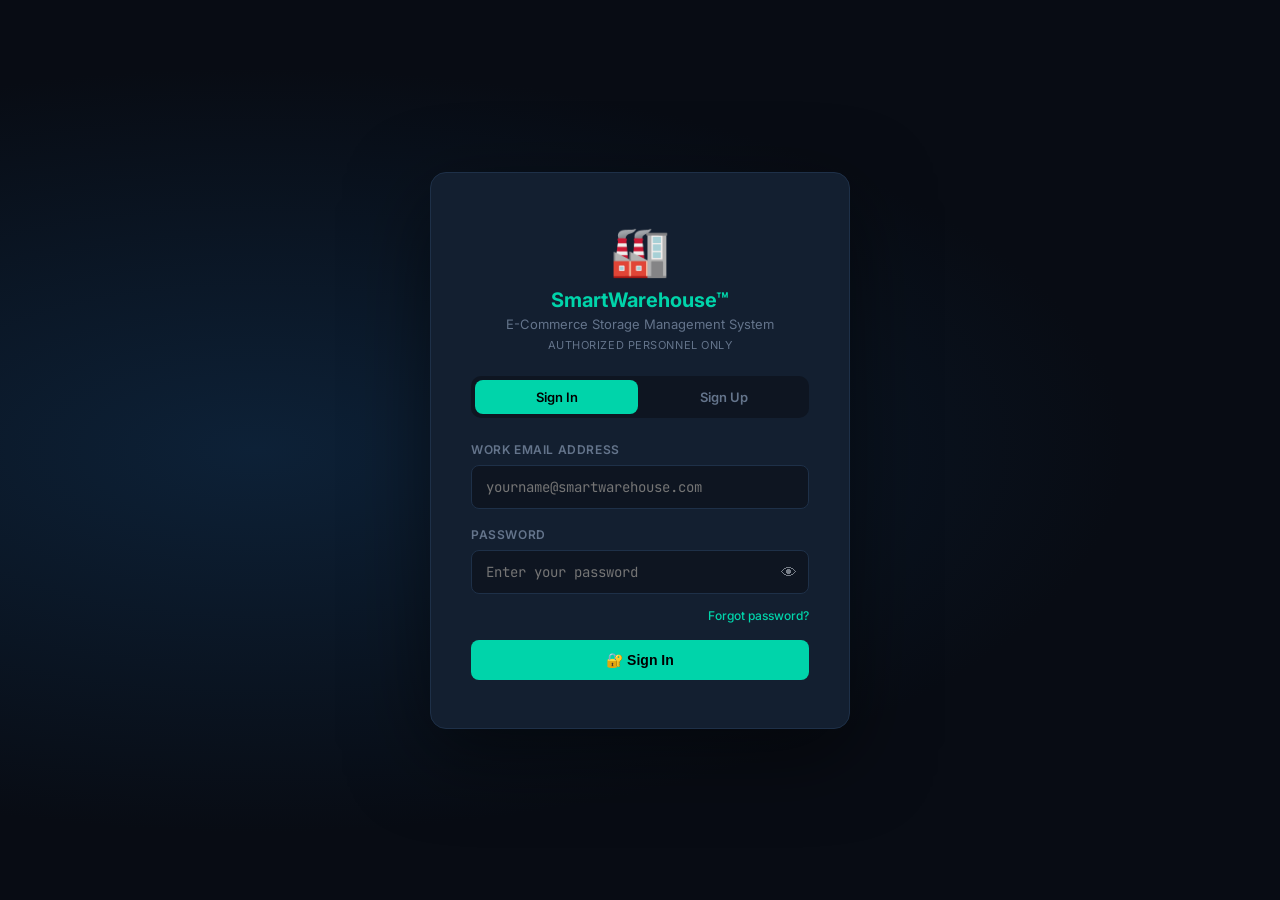
==== web/index.html @ 4d215d74 "Initial commit: SmartWarehouse E-Commerce Storage Management System - 15 Java files across 6 package" ====
<!DOCTYPE html>
<html lang="en">
<head>
<meta charset="UTF-8">
<meta name="viewport" content="width=device-width,initial-scale=1">
<title>SmartWarehouse™ — E-Commerce Storage Management System</title>
<meta name="description" content="Industrial Java project: Smart E-Commerce Warehouse & Storage Management System">
<link rel="stylesheet" href="style.css">
</head>
<body>

<!-- ════════════ AUTH SCREEN ════════════ -->
<div id="login-screen">
  <div class="login-card">

    <!-- Logo -->
    <div class="login-logo">
      <div class="icon">🏭</div>
      <h1>SmartWarehouse™</h1>
      <p>E-Commerce Storage Management System</p>
      <p style="font-size:11px;color:var(--muted);margin-top:6px;letter-spacing:.05em">AUTHORIZED PERSONNEL ONLY</p>
    </div>

    <!-- Tabs -->
    <div class="auth-tabs">
      <button class="auth-tab active" id="tab-signin" onclick="switchTab('signin')">Sign In</button>
      <button class="auth-tab"        id="tab-signup" onclick="switchTab('signup')">Sign Up</button>
    </div>

    <!-- ── SIGN IN PANEL ── -->
    <div id="panel-signin" class="auth-panel active">
      <div class="form-group">
        <label>Work Email Address</label>
        <input id="empEmail" type="email" placeholder="yourname@smartwarehouse.com" autocomplete="email">
      </div>
      <div class="form-group">
        <label>Password</label>
        <div class="input-pw-wrap">
          <input id="empPass" type="password" placeholder="Enter your password" autocomplete="current-password">
          <span class="pw-toggle" onclick="togglePw('empPass',this)">👁</span>
        </div>
      </div>
      <div style="text-align:right;margin:-8px 0 16px">
        <a class="auth-link" onclick="switchTab('forgot')">Forgot password?</a>
      </div>
      <button class="btn btn-primary" onclick="login()">🔐 Sign In</button>
      <div id="login-error" class="auth-msg error">✘ Invalid email or password. Access denied.</div>
    </div>

    <!-- ── SIGN UP PANEL ── -->
    <div id="panel-signup" class="auth-panel">
      <div class="form-group">
        <label>Full Name</label>
        <input id="su-name" type="text" placeholder="e.g. Rahul Verma" autocomplete="name">
      </div>
      <div class="form-group">
        <label>Work Email Address</label>
        <input id="su-email" type="email" placeholder="yourname@smartwarehouse.com" autocomplete="email">
      </div>
      <div class="form-group">
        <label>Role</label>
        <select id="su-role">
          <option value="WAREHOUSE_STAFF">Warehouse Staff</option>
          <option value="DELIVERY_MANAGER">Delivery Manager</option>
          <option value="ADMIN">Admin</option>
        </select>
      </div>
      <div class="form-group">
        <label>Password</label>
        <div class="input-pw-wrap">
          <input id="su-pass" type="password" placeholder="Min 6 characters">
          <span class="pw-toggle" onclick="togglePw('su-pass',this)">👁</span>
        </div>
      </div>
      <div class="form-group">
        <label>Confirm Password</label>
        <div class="input-pw-wrap">
          <input id="su-pass2" type="password" placeholder="Re-enter password">
          <span class="pw-toggle" onclick="togglePw('su-pass2',this)">👁</span>
        </div>
      </div>
      <button class="btn btn-primary" onclick="signUp()">✅ Create Account</button>
      <div id="signup-msg" class="auth-msg"></div>
    </div>

    <!-- ── FORGOT PASSWORD PANEL ── -->
    <div id="panel-forgot" class="auth-panel">
      <div id="forgot-step1">
        <p style="font-size:13px;color:var(--muted);margin-bottom:20px">Enter your registered email. We'll verify your account and show reset options.</p>
        <div class="form-group">
          <label>Registered Email Address</label>
          <input id="fp-email" type="email" placeholder="yourname@smartwarehouse.com">
        </div>
        <button class="btn btn-primary" onclick="forgotStep1()">🔍 Verify Email</button>
        <div id="fp-msg1" class="auth-msg"></div>
      </div>
      <div id="forgot-step2" style="display:none">
        <p style="font-size:13px;color:var(--success);margin-bottom:20px">✔ Account found. Set your new password below.</p>
        <div class="form-group">
          <label>New Password</label>
          <div class="input-pw-wrap">
            <input id="fp-newpass" type="password" placeholder="Min 6 characters">
            <span class="pw-toggle" onclick="togglePw('fp-newpass',this)">👁</span>
          </div>
        </div>
        <div class="form-group">
          <label>Confirm New Password</label>
          <input id="fp-newpass2" type="password" placeholder="Re-enter new password">
        </div>
        <button class="btn btn-primary" onclick="forgotStep2()">🔒 Reset Password</button>
        <div id="fp-msg2" class="auth-msg"></div>
      </div>
      <div style="margin-top:16px;text-align:center">
        <a class="auth-link" onclick="switchTab('signin')">← Back to Sign In</a>
      </div>
    </div>

  </div>
</div>


<!-- ════════════ APP SHELL ════════════ -->
<div id="app" style="flex-direction:column">

  <!-- Topbar -->
  <div class="topbar">
    <span class="topbar-logo">🏭 SmartWarehouse™ <span>| E-Commerce Storage System</span></span>
    <div class="topbar-spacer"></div>
    <div class="topbar-user">
      <span id="user-name">—</span>
      <span class="user-badge" id="user-role">—</span>
      <button class="btn btn-ghost btn-sm" onclick="logout()">Logout</button>
    </div>
  </div>

  <div class="layout">

    <!-- Sidebar -->
    <nav class="sidebar">
      <div class="sidebar-section">Overview</div>
      <div class="nav-item" data-page="dashboard" onclick="navigate('dashboard')">
        <span class="icon">📊</span><span>Dashboard</span>
      </div>

      <div class="sidebar-section">Products</div>
      <div class="nav-item" data-page="inventory" onclick="navigate('inventory')">
        <span class="icon">📦</span><span>Inventory</span>
      </div>
      <div class="nav-item" data-page="addproduct" onclick="navigate('addproduct')">
        <span class="icon">➕</span><span>Add Product</span>
      </div>
      <div class="nav-item" data-page="removeproduct" onclick="navigate('removeproduct')">
        <span class="icon">🗑️</span><span>Remove Product</span>
      </div>

      <div class="sidebar-section">Warehouse</div>
      <div class="nav-item" data-page="warehouse" onclick="navigate('warehouse')">
        <span class="icon">🏗️</span><span>Storage View</span>
      </div>
      <div class="nav-item" data-page="lowstock" onclick="navigate('lowstock')">
        <span class="icon">⚠️</span><span>Low Stock Alerts</span>
      </div>

      <div class="sidebar-section">Shipments</div>
      <div class="nav-item" data-page="shipreceive" onclick="navigate('shipreceive')">
        <span class="icon">📥</span><span>Receive Stock</span>
      </div>
      <div class="nav-item" data-page="dispatch" onclick="navigate('dispatch')">
        <span class="icon">📤</span><span>Dispatch</span>
      </div>
      <div class="nav-item" data-page="track" onclick="navigate('track')">
        <span class="icon">🔍</span><span>Track Shipment</span>
      </div>
      <div class="nav-item" data-page="shiplog" onclick="navigate('shiplog')">
        <span class="icon">📋</span><span>Shipment Log</span>
      </div>

      <div class="sidebar-section">Finance</div>
      <div class="nav-item" data-page="billing" onclick="navigate('billing')">
        <span class="icon">💰</span><span>Billing Estimate</span>
      </div>
    </nav>

    <!-- Main Content -->
    <main class="main">

      <!-- DASHBOARD -->
      <div id="page-dashboard" class="page">
        <div class="page-header">
          <h2>📊 Dashboard</h2>
          <p>Live warehouse overview — SmartWarehouse™</p>
        </div>
        <div class="stat-grid">
          <div class="stat-card"><div class="stat-icon">📦</div><div><div class="stat-val" id="stat-products">0</div><div class="stat-lbl">Total Products</div></div></div>
          <div class="stat-card"><div class="stat-icon">🔢</div><div><div class="stat-val" id="stat-units">0</div><div class="stat-lbl">Total Units</div></div></div>
          <div class="stat-card"><div class="stat-icon">💰</div><div><div class="stat-val" id="stat-value">₹0</div><div class="stat-lbl">Inventory Value</div></div></div>
          <div class="stat-card"><div class="stat-icon">⚠️</div><div><div class="stat-val" id="stat-lowstock">0</div><div class="stat-lbl">Low Stock Items</div></div></div>
        </div>
        <div class="card">
          <h3 style="margin-bottom:16px;font-size:15px">Java Concepts in This System</h3>
          <div id="concepts-grid" style="display:grid;grid-template-columns:repeat(auto-fill,minmax(200px,1fr));gap:10px"></div>
        </div>
      </div>

      <!-- INVENTORY -->
      <div id="page-inventory" class="page">
        <div class="page-header"><h2>📦 Inventory</h2><p>ArrayList&lt;Product&gt; — dynamic product inventory</p></div>
        <div class="card" style="margin-bottom:16px">
          <div style="display:flex;gap:12px;flex-wrap:wrap;align-items:flex-end">
            <div style="flex:1;min-width:200px">
              <label style="font-size:11px;color:var(--muted);font-weight:600;display:block;margin-bottom:6px">SEARCH (uses .contains() &amp; .startsWith())</label>
              <input id="search-kw" type="text" style="width:100%;padding:10px 12px;background:var(--surface);border:1px solid var(--border);border-radius:8px;color:var(--text);font-size:13px" placeholder="Product name or ID..." oninput="searchInventory()">
            </div>
            <div>
              <label style="font-size:11px;color:var(--muted);font-weight:600;display:block;margin-bottom:6px">CATEGORY</label>
              <select id="search-cat" onchange="searchInventory()" style="padding:10px 12px"></select>
            </div>
            <span id="search-count" style="color:var(--muted);font-size:12px;padding-bottom:10px"></span>
          </div>
        </div>
        <div class="table-wrap">
          <table><thead><tr><th>Product ID</th><th>Name</th><th>Category</th><th>Price</th><th>Stock</th><th>Location</th><th></th></tr></thead>
          <tbody id="inv-tbody"></tbody></table>
        </div>
      </div>

      <!-- ADD PRODUCT -->
      <div id="page-addproduct" class="page">
        <div class="page-header"><h2>➕ Add New Product</h2><p>Smart rack allocation by category (Enum-based)</p></div>
        <div class="card" style="max-width:600px">
          <div class="form-grid">
            <div class="form-group" style="grid-column:1/-1">
              <label>Product Name</label>
              <input id="new-name" type="text" placeholder="e.g. Samsung Galaxy S24">
            </div>
            <div class="form-group">
              <label>Category (Enum)</label>
              <select id="new-cat"></select>
            </div>
            <div class="form-group">
              <label>Price (₹)</label>
              <input id="new-price" type="number" min="0" placeholder="e.g. 49999">
            </div>
            <div class="form-group" style="grid-column:1/-1">
              <label>Quantity</label>
              <input id="new-qty" type="number" min="0" placeholder="e.g. 20">
            </div>
          </div>
          <div class="form-actions">
            <button class="btn btn-primary" onclick="addProduct()">➕ Add Product</button>
          </div>
          <div id="add-output" class="output-panel" style="display:none"></div>
        </div>
        <script>document.getElementById('add-output').style.display='block';</script>
      </div>

      <!-- REMOVE PRODUCT -->
      <div id="page-removeproduct" class="page">
        <div class="page-header"><h2>🗑️ Remove Product</h2><p>Throws ProductNotFoundException if ID not found</p></div>
        <div class="card" style="max-width:500px">
          <div class="form-group">
            <label>Product ID</label>
            <input id="rm-id" type="text" placeholder="e.g. EA-1001">
          </div>
          <button class="btn btn-danger" onclick="removeProduct()">🗑️ Remove Product</button>
          <div id="rm-output" class="output-panel"></div>
        </div>
      </div>

      <!-- WAREHOUSE -->
      <div id="page-warehouse" class="page">
        <div class="page-header"><h2>🏗️ Warehouse Storage</h2><p>Smart rack allocation — category → rack mapping (Enum)</p></div>
        <div id="rack-grid" class="rack-grid"></div>
      </div>

      <!-- LOW STOCK -->
      <div id="page-lowstock" class="page">
        <div class="page-header"><h2>⚠️ Low Stock Alerts</h2><p>LowStockException thrown when quantity &lt; 5</p></div>
        <div id="lowstock-list"></div>
      </div>

      <!-- RECEIVE SHIPMENT -->
      <div id="page-shipreceive" class="page">
        <div class="page-header"><h2>📥 Receive Incoming Stock</h2><p>Adds to Vector&lt;Shipment&gt; log — thread-safe</p></div>
        <div class="card" style="max-width:500px">
          <div class="form-group"><label>Product ID</label><input id="ship-pid" type="text" placeholder="e.g. EA-1001"></div>
          <div class="form-group"><label>Quantity</label><input id="ship-qty" type="number" min="1" placeholder="Units received"></div>
          <div class="form-group"><label>Supplier Name</label><input id="ship-sup" type="text" placeholder="e.g. Samsung India"></div>
          <button class="btn btn-success" onclick="receiveShipment()">📥 Receive Shipment</button>
          <div id="ship-output" class="output-panel"></div>
        </div>
      </div>

      <!-- DISPATCH -->
      <div id="page-dispatch" class="page">
        <div class="page-header"><h2>📤 Dispatch Management</h2><p>Queue&lt;Shipment&gt; — FIFO dispatch processing</p></div>
        <div style="display:grid;grid-template-columns:1fr 1fr;gap:16px">
          <div class="card">
            <h3 style="margin-bottom:16px;font-size:14px;color:var(--accent)">Queue a Dispatch</h3>
            <div class="form-group"><label>Product ID</label><input id="disp-pid" type="text" placeholder="e.g. EA-1001"></div>
            <div class="form-group"><label>Quantity</label><input id="disp-qty" type="number" min="1" placeholder="Units to dispatch"></div>
            <div class="form-group"><label>Destination</label><input id="disp-dest" type="text" placeholder="e.g. Mumbai Customer"></div>
            <button class="btn btn-primary" onclick="queueDispatch()">📤 Add to Queue</button>
          </div>
          <div class="card">
            <h3 style="margin-bottom:16px;font-size:14px;color:var(--accent)">Process Queue</h3>
            <p style="color:var(--muted);font-size:13px;margin-bottom:16px">Queue Size: <strong id="queue-size" style="color:var(--warn)">0</strong> pending</p>
            <button class="btn btn-warn" onclick="processQueue()">▶ Process Next</button>
          </div>
        </div>
        <div id="disp-output" class="output-panel" style="margin-top:16px"></div>
      </div>

      <!-- TRACK -->
      <div id="page-track" class="page">
        <div class="page-header"><h2>🔍 Track Shipment</h2><p>Implements Trackable interface — trackShipment()</p></div>
        <div class="card" style="max-width:500px">
          <div class="form-group"><label>Tracking ID</label><input id="track-id" type="text" placeholder="e.g. IN-2001 or OUT-2002"></div>
          <button class="btn btn-primary" onclick="trackShipment()">🔍 Track</button>
        </div>
        <div id="track-result"></div>
      </div>

      <!-- SHIPMENT LOG -->
      <div id="page-shiplog" class="page">
        <div class="page-header"><h2>📋 Shipment Log</h2><p>Vector&lt;Shipment&gt; — all completed shipments</p></div>
        <div class="table-wrap">
          <table><thead><tr><th>Tracking ID</th><th>Type</th><th>Product</th><th>Qty</th><th>Status</th><th>Date</th></tr></thead>
          <tbody id="ship-log-tbody"><tr><td colspan="6" style="text-align:center;color:var(--muted);padding:24px">No shipments yet</td></tr></tbody></table>
        </div>
      </div>

      <!-- BILLING -->
      <div id="page-billing" class="page">
        <div class="page-header"><h2>💰 Billing Estimate</h2><p>Base price + 18% GST + storage fee + shipping</p></div>
        <div class="card" style="max-width:480px">
          <div class="form-group"><label>Product ID</label><input id="bill-id" type="text" placeholder="e.g. EA-1001"></div>
          <div class="form-group"><label>Quantity</label><input id="bill-qty" type="number" min="1" placeholder="Number of units"></div>
          <button class="btn btn-primary" onclick="calcBilling()">💰 Calculate</button>
          <div id="billing-result" class="billing-result" style="margin-top:16px;display:none"></div>
        </div>
        <script>document.getElementById('billing-result').style.display='block';</script>
      </div>

    </main>
  </div>
</div>

<script src="app.js"></script>
</body>
</html>
---- web/style.css ----
@import url('https://fonts.googleapis.com/css2?family=Inter:wght@300;400;500;600;700&family=JetBrains+Mono:wght@400;500&display=swap');

:root {
  --bg: #080c14;
  --surface: #0e1521;
  --card: #131f30;
  --border: #1e3048;
  --accent: #00d4aa;
  --accent2: #6366f1;
  --warn: #f59e0b;
  --danger: #ef4444;
  --success: #22c55e;
  --text: #e2e8f0;
  --muted: #64748b;
  --sidebar-w: 260px;
}

*, *::before, *::after { box-sizing: border-box; margin: 0; padding: 0; }

body {
  font-family: 'Inter', sans-serif;
  background: var(--bg);
  color: var(--text);
  min-height: 100vh;
  overflow-x: hidden;
}

/* ── LOGIN ── */
#login-screen {
  min-height: 100vh;
  display: flex;
  align-items: center;
  justify-content: center;
  background: radial-gradient(ellipse at 20% 50%, #0d2137 0%, var(--bg) 60%),
              radial-gradient(ellipse at 80% 20%, #0a1a2e 0%, transparent 50%);
}

.login-card {
  background: var(--card);
  border: 1px solid var(--border);
  border-radius: 16px;
  padding: 48px 40px;
  width: 420px;
  box-shadow: 0 24px 80px rgba(0,0,0,0.5);
  animation: slideUp .4s ease;
}

@keyframes slideUp {
  from { opacity:0; transform:translateY(24px); }
  to   { opacity:1; transform:translateY(0); }
}

@keyframes shake {
  0%,100% { transform: translateX(0); }
  20%     { transform: translateX(-10px); }
  40%     { transform: translateX(10px); }
  60%     { transform: translateX(-6px); }
  80%     { transform: translateX(6px); }
}

.login-logo { text-align: center; margin-bottom: 24px; }
.login-logo .icon { font-size: 48px; }
.login-logo h1 { font-size: 20px; font-weight: 700; color: var(--accent); margin-top: 8px; }
.login-logo p  { font-size: 13px; color: var(--muted); margin-top: 4px; }

/* Auth tabs */
.auth-tabs {
  display: flex; gap: 4px; background: var(--surface);
  border-radius: 10px; padding: 4px; margin-bottom: 24px;
}
.auth-tab {
  flex: 1; padding: 9px; border-radius: 8px; border: none;
  background: transparent; color: var(--muted); font-size: 13px;
  font-weight: 600; cursor: pointer; transition: all .2s; font-family: inherit;
}
.auth-tab.active { background: var(--accent); color: #000; }
.auth-tab:hover:not(.active) { color: var(--text); }

/* Auth panels */
.auth-panel { display: none; animation: fadeIn .25s ease; }
.auth-panel.active { display: block; }

/* Password toggle */
.input-pw-wrap { position: relative; }
.input-pw-wrap input { padding-right: 42px; }
.pw-toggle {
  position: absolute; right: 12px; top: 50%; transform: translateY(-50%);
  cursor: pointer; font-size: 16px; opacity: .5; transition: opacity .2s;
  user-select: none;
}
.pw-toggle:hover { opacity: 1; }

/* Forgot / link */
.auth-link {
  font-size: 12px; color: var(--accent); cursor: pointer;
  text-decoration: none; font-weight: 500;
}
.auth-link:hover { text-decoration: underline; }

/* Auth messages */
.auth-msg { font-size: 13px; margin-top: 14px; display: none; padding: 10px 12px; border-radius: 8px; }
.auth-msg.error   { display: block; background: rgba(239,68,68,.12);  color: var(--danger);  border: 1px solid rgba(239,68,68,.25); }
.auth-msg.success { display: block; background: rgba(34,197,94,.12);  color: var(--success); border: 1px solid rgba(34,197,94,.25); }
.auth-msg.info    { display: block; background: rgba(0,212,170,.10);  color: var(--accent);  border: 1px solid rgba(0,212,170,.25); }


.form-group { margin-bottom: 18px; }
.form-group label { display: block; font-size: 12px; font-weight: 600; color: var(--muted); text-transform: uppercase; letter-spacing: .05em; margin-bottom: 8px; }
.form-group input {
  width: 100%; padding: 12px 14px;
  background: var(--surface); border: 1px solid var(--border);
  border-radius: 8px; color: var(--text); font-size: 14px; font-family: 'JetBrains Mono', monospace;
  transition: border-color .2s;
}
.form-group input:focus { outline: none; border-color: var(--accent); box-shadow: 0 0 0 3px rgba(0,212,170,.12); }

.demo-accounts {
  background: var(--surface); border: 1px solid var(--border); border-radius: 8px;
  padding: 12px 14px; margin-bottom: 20px; font-size: 12px; color: var(--muted);
  font-family: 'JetBrains Mono', monospace; line-height: 1.8;
}
.demo-accounts strong { color: var(--accent); display: block; margin-bottom: 4px; }

.btn {
  display: inline-flex; align-items: center; gap: 8px;
  padding: 12px 20px; border-radius: 8px; font-size: 14px; font-weight: 600;
  border: none; cursor: pointer; transition: all .2s; text-decoration: none;
}
.btn-primary { background: var(--accent); color: #000; width: 100%; justify-content: center; }
.btn-primary:hover { background: #00f5c4; transform: translateY(-1px); box-shadow: 0 8px 24px rgba(0,212,170,.3); }
.btn-sm { padding: 8px 14px; font-size: 13px; }
.btn-ghost { background: transparent; border: 1px solid var(--border); color: var(--text); }
.btn-ghost:hover { border-color: var(--accent); color: var(--accent); }
.btn-danger { background: var(--danger); color: #fff; }
.btn-warn   { background: var(--warn); color: #000; }
.btn-success { background: var(--success); color: #000; }

#login-error { color: var(--danger); font-size: 13px; text-align: center; margin-top: 12px; display: none; }

/* ── APP SHELL ── */
#app { display: none; height: 100vh; overflow: hidden; }

.topbar {
  height: 56px; background: var(--surface); border-bottom: 1px solid var(--border);
  display: flex; align-items: center; padding: 0 20px; gap: 16px;
  position: fixed; top: 0; left: 0; right: 0; z-index: 100;
}
.topbar-logo { font-size: 15px; font-weight: 700; color: var(--accent); white-space: nowrap; }
.topbar-logo span { color: var(--muted); font-weight: 400; }
.topbar-spacer { flex: 1; }
.topbar-user { display: flex; align-items: center; gap: 10px; font-size: 13px; }
.user-badge { background: var(--accent2); color: #fff; border-radius: 6px; padding: 3px 9px; font-size: 11px; font-weight: 600; }

.layout { display: flex; padding-top: 56px; height: 100vh; }

/* ── SIDEBAR ── */
.sidebar {
  width: var(--sidebar-w); background: var(--surface); border-right: 1px solid var(--border);
  overflow-y: auto; flex-shrink: 0; padding: 16px 0;
}
.sidebar-section { padding: 6px 16px; font-size: 10px; font-weight: 700; color: var(--muted); text-transform: uppercase; letter-spacing: .1em; margin-top: 12px; }
.nav-item {
  display: flex; align-items: center; gap: 12px; padding: 10px 16px;
  cursor: pointer; font-size: 13px; font-weight: 500; color: var(--muted);
  border-left: 3px solid transparent; transition: all .15s;
}
.nav-item:hover { background: rgba(0,212,170,.06); color: var(--text); }
.nav-item.active { background: rgba(0,212,170,.1); color: var(--accent); border-left-color: var(--accent); }
.nav-item .icon { font-size: 16px; width: 20px; text-align: center; }

/* ── MAIN CONTENT ── */
.main { flex: 1; overflow-y: auto; padding: 24px; background: var(--bg); }

.page { display: none; animation: fadeIn .2s ease; }
.page.active { display: block; }
@keyframes fadeIn { from{opacity:0;transform:translateY(8px)} to{opacity:1;transform:translateY(0)} }

.page-header { margin-bottom: 24px; }
.page-header h2 { font-size: 22px; font-weight: 700; }
.page-header p  { font-size: 13px; color: var(--muted); margin-top: 4px; }

/* ── CARDS ── */
.card {
  background: var(--card); border: 1px solid var(--border); border-radius: 12px; padding: 20px;
}
.stat-grid { display: grid; grid-template-columns: repeat(auto-fit, minmax(180px,1fr)); gap: 16px; margin-bottom: 24px; }
.stat-card {
  background: var(--card); border: 1px solid var(--border); border-radius: 12px;
  padding: 20px; display: flex; align-items: center; gap: 16px;
  transition: border-color .2s;
}
.stat-card:hover { border-color: var(--accent); }
.stat-icon { font-size: 28px; }
.stat-val { font-size: 28px; font-weight: 700; font-family: 'JetBrains Mono'; color: var(--accent); }
.stat-lbl { font-size: 12px; color: var(--muted); margin-top: 2px; }

/* ── TABLE ── */
.table-wrap { overflow-x: auto; border-radius: 10px; border: 1px solid var(--border); }
table { width: 100%; border-collapse: collapse; font-size: 13px; }
th { background: var(--surface); padding: 12px 14px; text-align: left; font-size: 11px; font-weight: 600; color: var(--muted); text-transform: uppercase; letter-spacing: .06em; white-space: nowrap; }
td { padding: 12px 14px; border-top: 1px solid var(--border); vertical-align: middle; }
tr:hover td { background: rgba(255,255,255,.02); }

.badge {
  display: inline-block; padding: 3px 9px; border-radius: 20px; font-size: 11px; font-weight: 600;
}
.badge-green  { background: rgba(34,197,94,.15);  color: var(--success); }
.badge-red    { background: rgba(239,68,68,.15);   color: var(--danger); }
.badge-yellow { background: rgba(245,158,11,.15);  color: var(--warn); }
.badge-blue   { background: rgba(99,102,241,.15);  color: var(--accent2); }
.badge-teal   { background: rgba(0,212,170,.15);   color: var(--accent); }

/* ── FORM ── */
.form-grid { display: grid; grid-template-columns: 1fr 1fr; gap: 16px; }
.form-grid.single { grid-template-columns: 1fr; }
select {
  width: 100%; padding: 12px 14px; background: var(--surface); border: 1px solid var(--border);
  border-radius: 8px; color: var(--text); font-size: 14px; font-family: inherit; cursor: pointer;
}
select:focus { outline: none; border-color: var(--accent); }
.form-actions { margin-top: 20px; display: flex; gap: 10px; }

/* ── OUTPUT PANEL ── */
.output-panel {
  background: #060a10; border: 1px solid var(--border); border-radius: 10px;
  padding: 16px; font-family: 'JetBrains Mono', monospace; font-size: 13px;
  line-height: 1.7; min-height: 120px; max-height: 320px; overflow-y: auto;
  color: #a8d8b0; margin-top: 16px;
}
.output-panel .out-success { color: var(--success); }
.output-panel .out-error   { color: var(--danger); }
.output-panel .out-warn    { color: var(--warn); }
.output-panel .out-info    { color: var(--accent); }
.output-panel .out-title   { color: var(--accent2); font-weight: 600; }

/* ── RACK VIZ ── */
.rack-grid { display: grid; grid-template-columns: repeat(auto-fill, minmax(200px,1fr)); gap: 16px; }
.rack-card {
  background: var(--card); border: 1px solid var(--border); border-radius: 10px; padding: 16px;
  transition: border-color .2s;
}
.rack-card:hover { border-color: var(--accent); }
.rack-name { font-weight: 700; color: var(--accent); margin-bottom: 4px; }
.rack-cat  { font-size: 11px; color: var(--muted); margin-bottom: 12px; }
.rack-bar-bg { background: var(--surface); border-radius: 4px; height: 8px; overflow: hidden; }
.rack-bar    { background: linear-gradient(90deg, var(--accent), var(--accent2)); height: 8px; border-radius: 4px; transition: width .5s ease; }
.rack-stats  { display: flex; justify-content: space-between; margin-top: 6px; font-size: 11px; color: var(--muted); }

/* ── LOW STOCK ALERT ── */
.alert-card {
  background: rgba(239,68,68,.08); border: 1px solid rgba(239,68,68,.3);
  border-radius: 10px; padding: 16px; margin-bottom: 12px; display: flex; align-items: center; gap: 16px;
}
.alert-icon { font-size: 24px; }
.alert-name { font-weight: 600; }
.alert-detail { font-size: 12px; color: var(--muted); margin-top: 2px; }
.alert-qty { font-family: 'JetBrains Mono'; font-size: 24px; font-weight: 700; color: var(--danger); margin-left: auto; }

/* ── BILLING RESULT ── */
.billing-result { background: var(--surface); border: 1px solid var(--border); border-radius: 10px; overflow: hidden; margin-top: 16px; }
.billing-row { display: flex; justify-content: space-between; padding: 12px 16px; border-bottom: 1px solid var(--border); font-size: 14px; }
.billing-row:last-child { border-bottom: none; background: rgba(0,212,170,.08); font-weight: 700; font-size: 16px; color: var(--accent); }

/* ── SHIPMENT STATUS ── */
.track-card { background: var(--card); border: 1px solid var(--border); border-radius: 12px; padding: 20px; margin-top: 16px; }
.track-row  { display: flex; justify-content: space-between; padding: 8px 0; border-bottom: 1px solid var(--border); font-size: 13px; }
.track-row:last-child { border-bottom: none; }
.track-label { color: var(--muted); }

/* ── SCROLLBAR ── */
::-webkit-scrollbar { width: 6px; height: 6px; }
::-webkit-scrollbar-track { background: var(--bg); }
::-webkit-scrollbar-thumb { background: var(--border); border-radius: 3px; }
::-webkit-scrollbar-thumb:hover { background: var(--muted); }

/* ── RESPONSIVE ── */
@media (max-width: 768px) {
  :root { --sidebar-w: 56px; }
  .nav-item span { display: none; }
  .nav-item { justify-content: center; }
  .sidebar-section { display: none; }
  .form-grid { grid-template-columns: 1fr; }
}
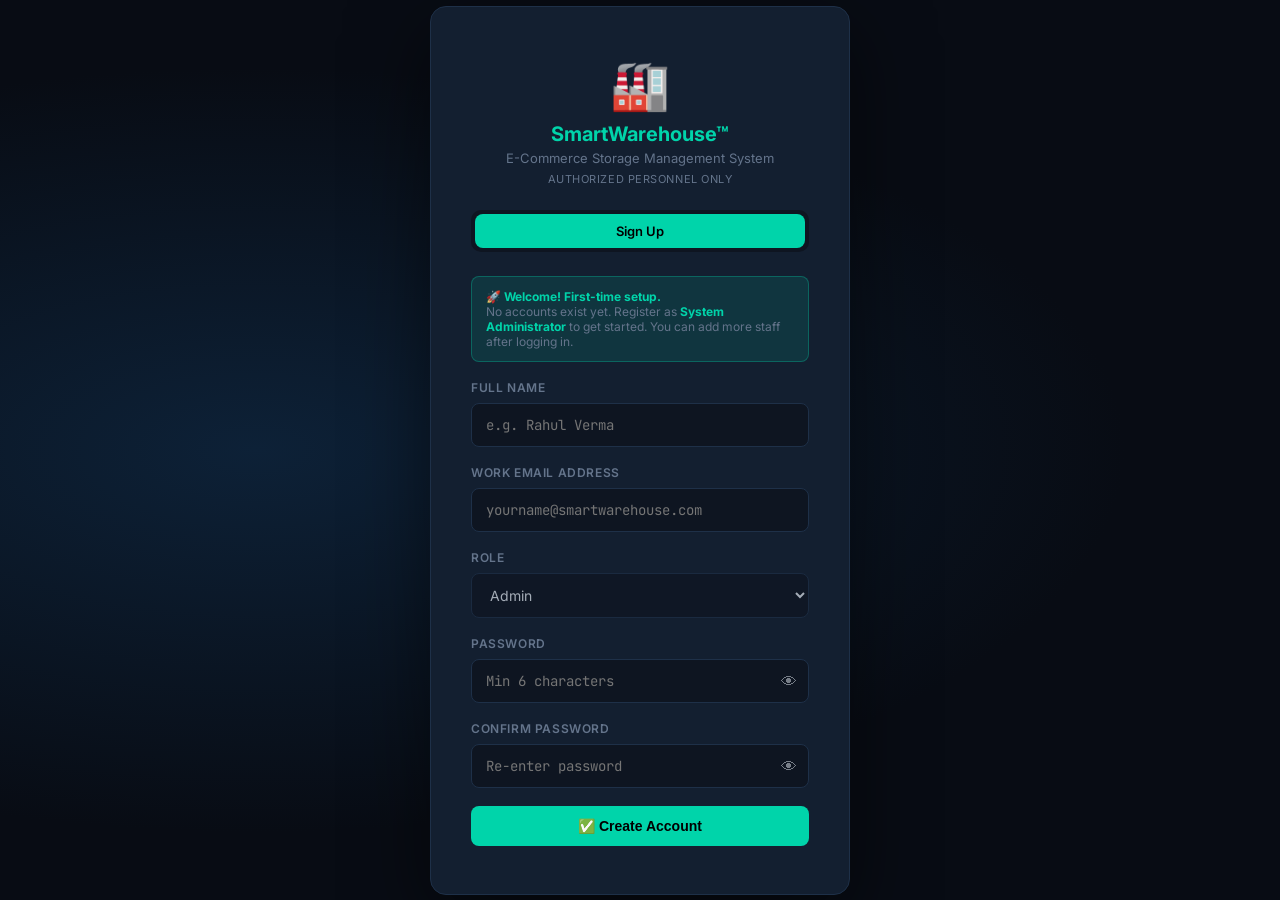
==== commit 2ea6f2e1: "feat: authentic first-run setup - admin must register before login - Removed hardcoded employee acco" ====
--- a/web/index.html
+++ b/web/index.html
@@ -49,6 +49,11 @@
 
     <!-- ── SIGN UP PANEL ── -->
     <div id="panel-signup" class="auth-panel">
+      <!-- First-run banner -->
+      <div id="first-run-banner" style="display:none;background:rgba(0,212,170,.12);border:1px solid rgba(0,212,170,.3);border-radius:8px;padding:12px 14px;margin-bottom:18px;font-size:12px;color:#00d4aa">
+        🚀 <strong>Welcome! First-time setup.</strong><br>
+        <span style="color:var(--muted)">No accounts exist yet. Register as <strong style="color:#00d4aa">System Administrator</strong> to get started. You can add more staff after logging in.</span>
+      </div>
       <div class="form-group">
         <label>Full Name</label>
         <input id="su-name" type="text" placeholder="e.g. Rahul Verma" autocomplete="name">
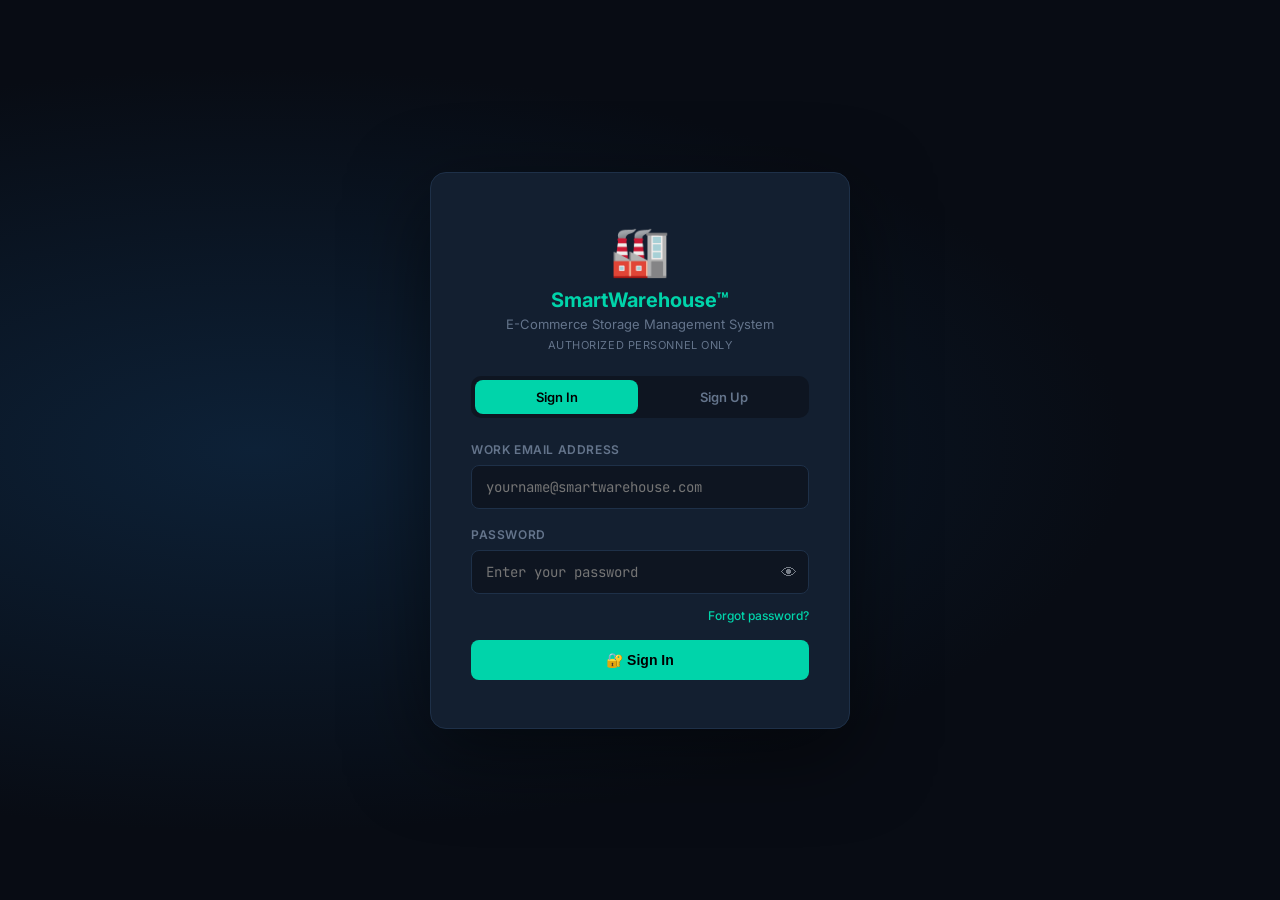
==== commit e869af80: "revert: restore accounts + seed inventory, add Quick Actions to dashboard" ====
--- a/web/index.html
+++ b/web/index.html
@@ -49,11 +49,6 @@
 
     <!-- ── SIGN UP PANEL ── -->
     <div id="panel-signup" class="auth-panel">
-      <!-- First-run banner -->
-      <div id="first-run-banner" style="display:none;background:rgba(0,212,170,.12);border:1px solid rgba(0,212,170,.3);border-radius:8px;padding:12px 14px;margin-bottom:18px;font-size:12px;color:#00d4aa">
-        🚀 <strong>Welcome! First-time setup.</strong><br>
-        <span style="color:var(--muted)">No accounts exist yet. Register as <strong style="color:#00d4aa">System Administrator</strong> to get started. You can add more staff after logging in.</span>
-      </div>
       <div class="form-group">
         <label>Full Name</label>
         <input id="su-name" type="text" placeholder="e.g. Rahul Verma" autocomplete="name">
@@ -201,9 +196,16 @@
           <div class="stat-card"><div class="stat-icon">💰</div><div><div class="stat-val" id="stat-value">₹0</div><div class="stat-lbl">Inventory Value</div></div></div>
           <div class="stat-card"><div class="stat-icon">⚠️</div><div><div class="stat-val" id="stat-lowstock">0</div><div class="stat-lbl">Low Stock Items</div></div></div>
         </div>
-        <div class="card">
-          <h3 style="margin-bottom:16px;font-size:15px">Java Concepts in This System</h3>
-          <div id="concepts-grid" style="display:grid;grid-template-columns:repeat(auto-fill,minmax(200px,1fr));gap:10px"></div>
+
+        <!-- Quick Actions -->
+        <div class="card" style="margin-top:16px">
+          <h3 style="margin-bottom:14px;font-size:14px;color:var(--muted);font-weight:600;text-transform:uppercase;letter-spacing:.05em">Quick Actions</h3>
+          <div style="display:flex;gap:12px;flex-wrap:wrap">
+            <button class="btn btn-primary" onclick="navigate('add-product')" style="flex:1;min-width:160px">➕ Add New Product</button>
+            <button class="btn btn-ghost"   onclick="navigate('inventory')"   style="flex:1;min-width:160px">📦 View Inventory</button>
+            <button class="btn btn-ghost"   onclick="navigate('warehouse')"   style="flex:1;min-width:160px">🏗 Storage View</button>
+            <button class="btn btn-ghost"   onclick="navigate('lowstock')"    style="flex:1;min-width:160px">⚠️ Low Stock Alerts</button>
+          </div>
         </div>
       </div>
 
